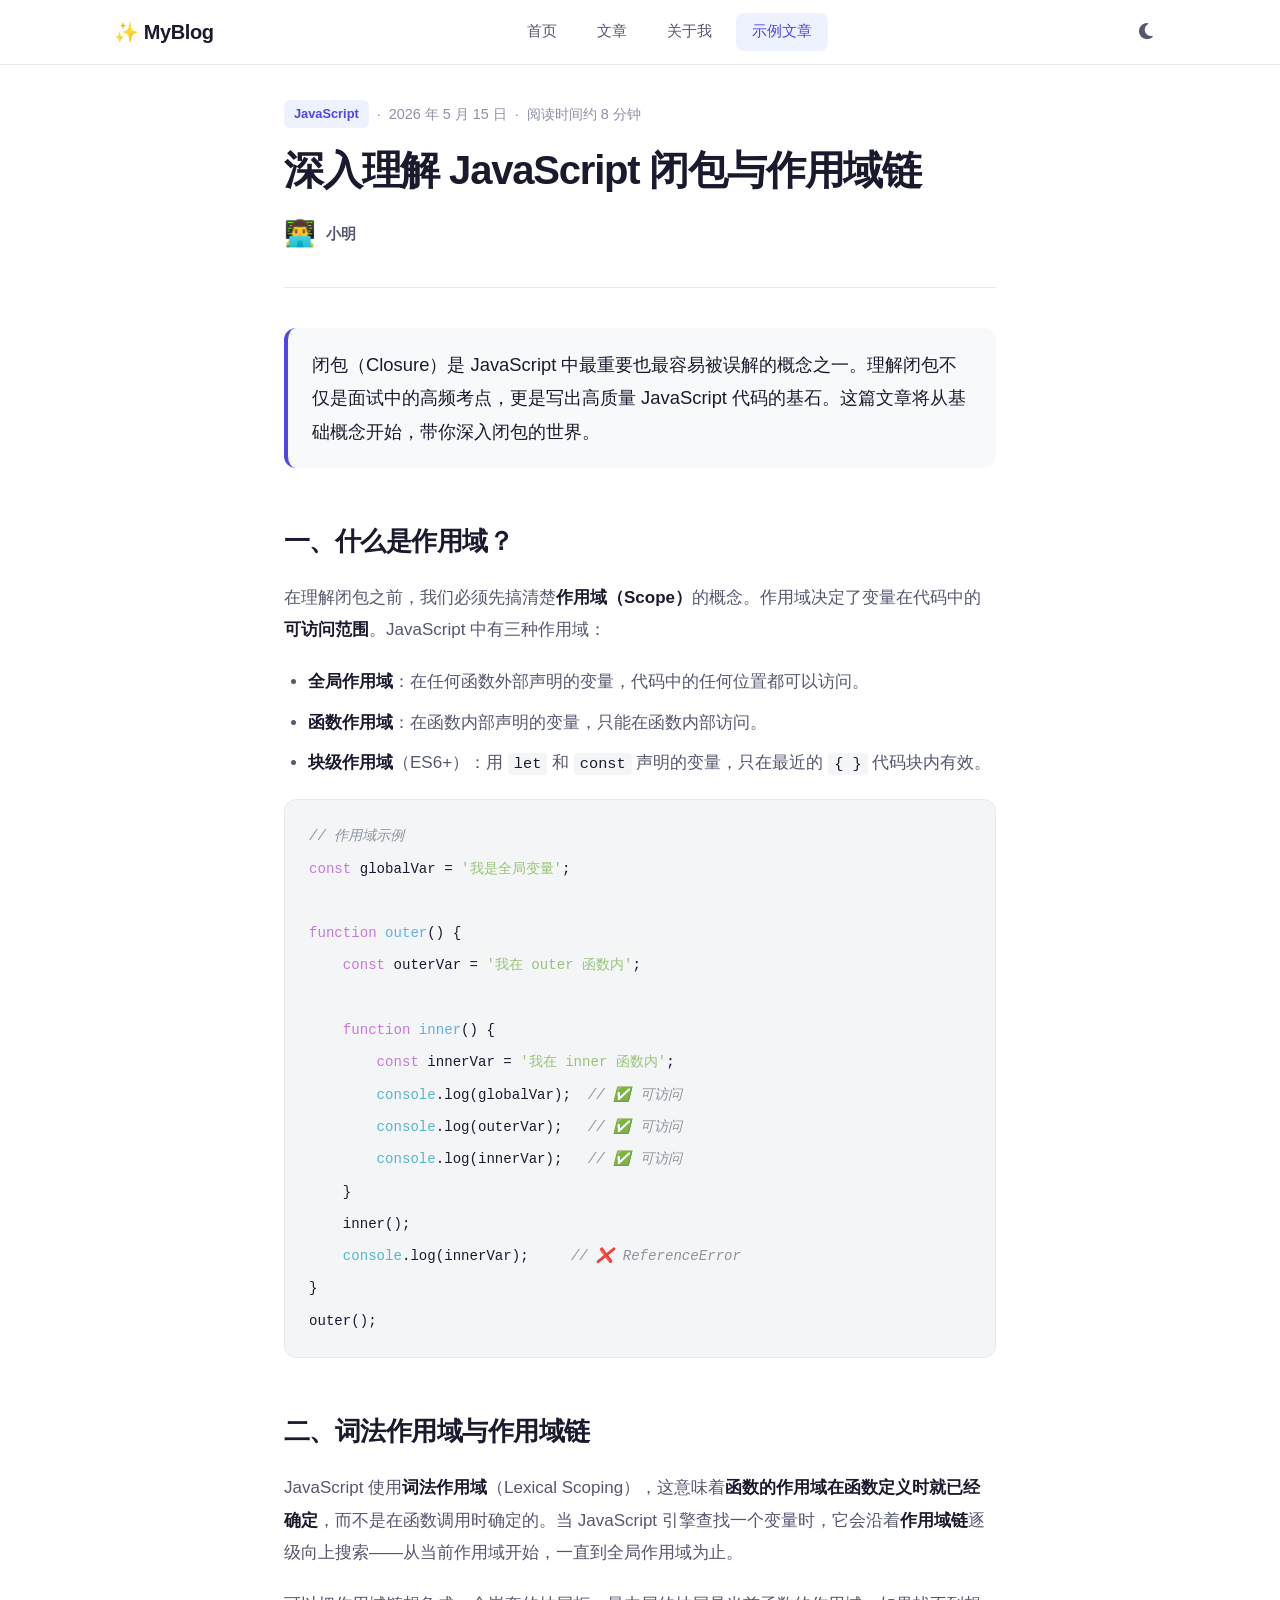
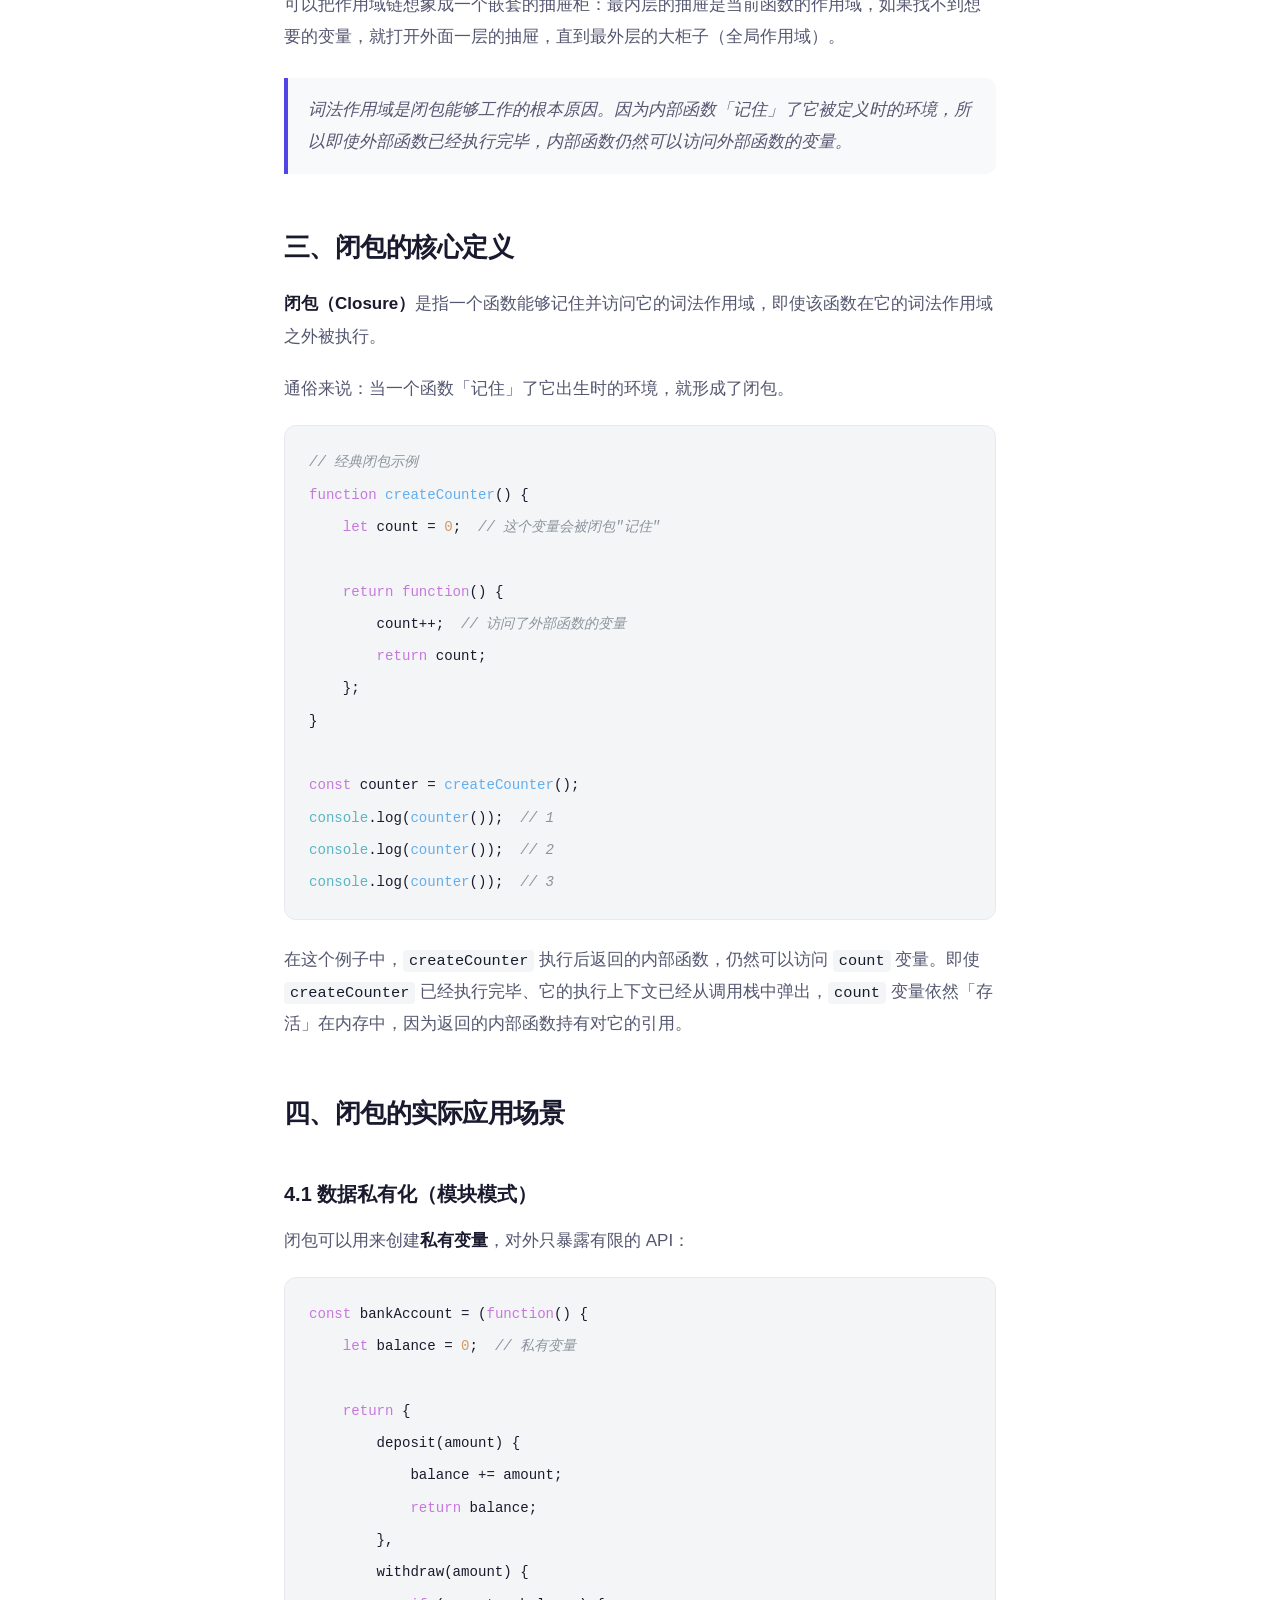
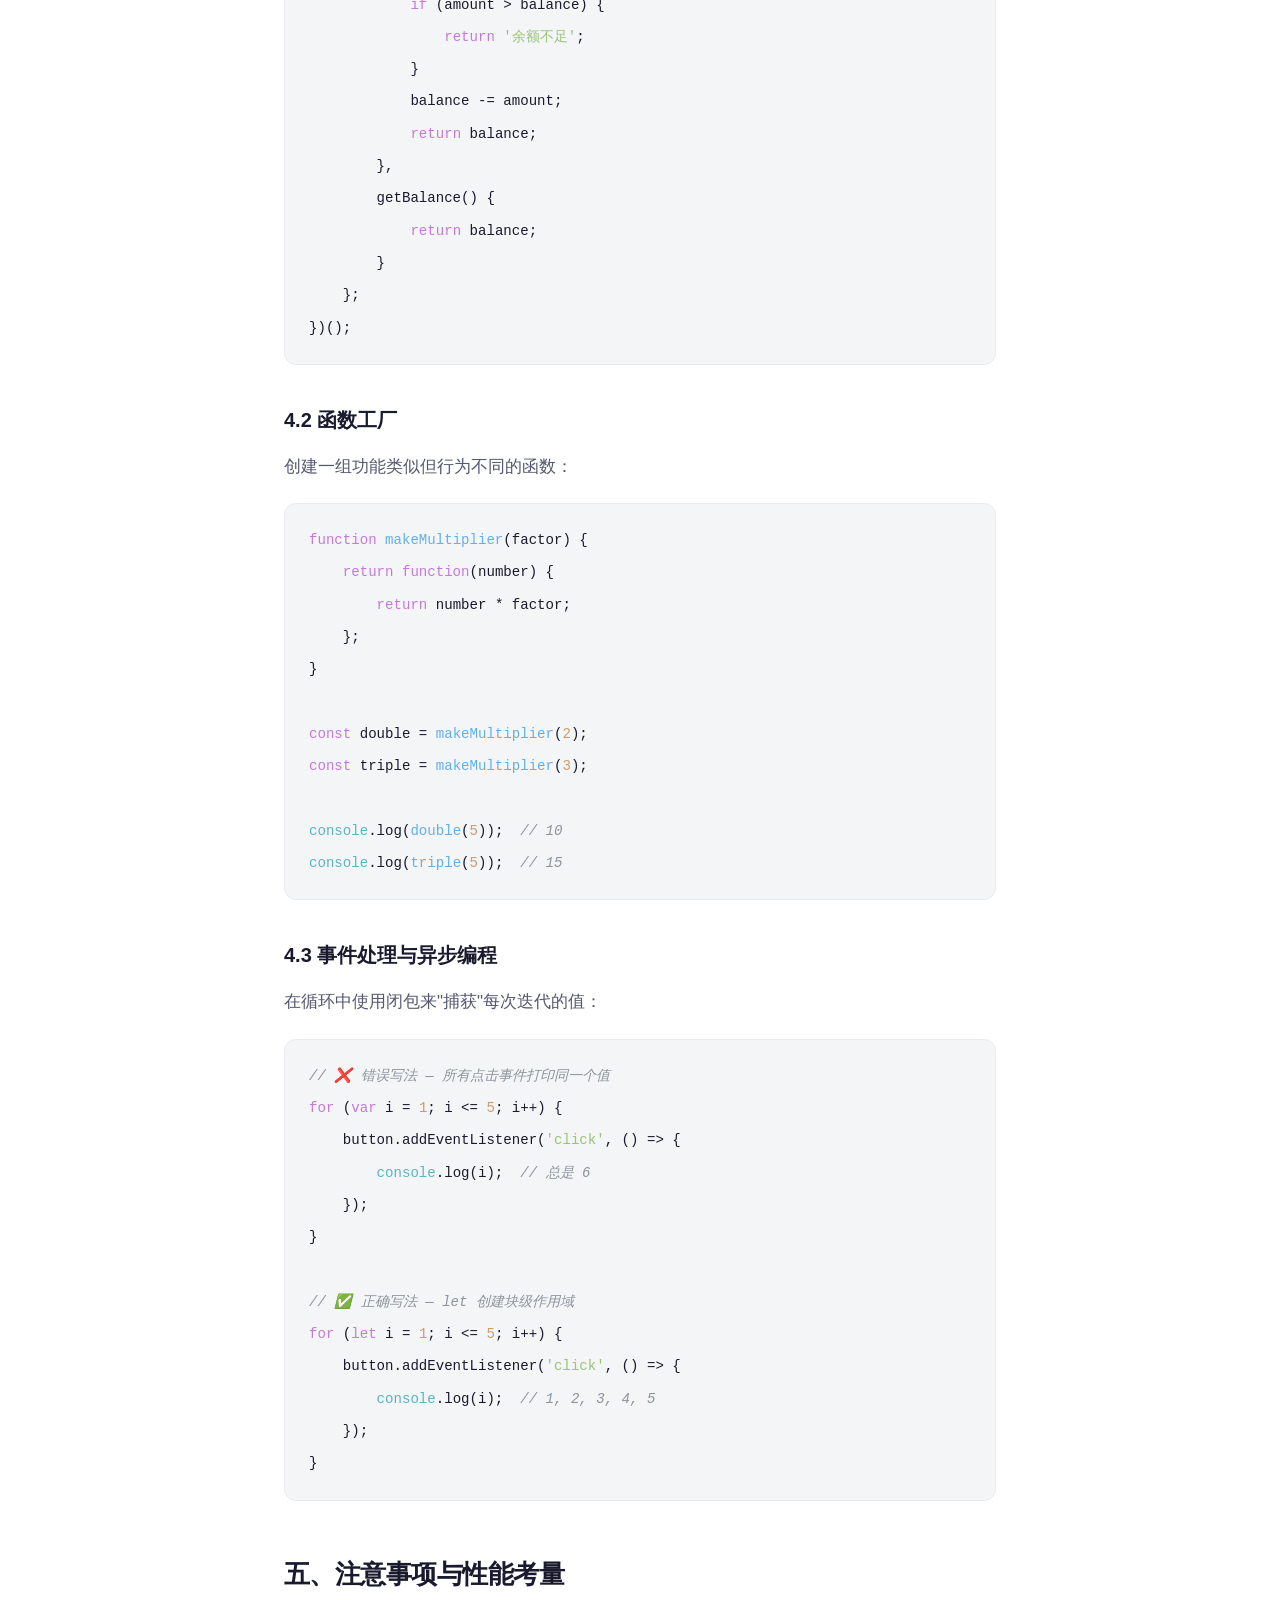
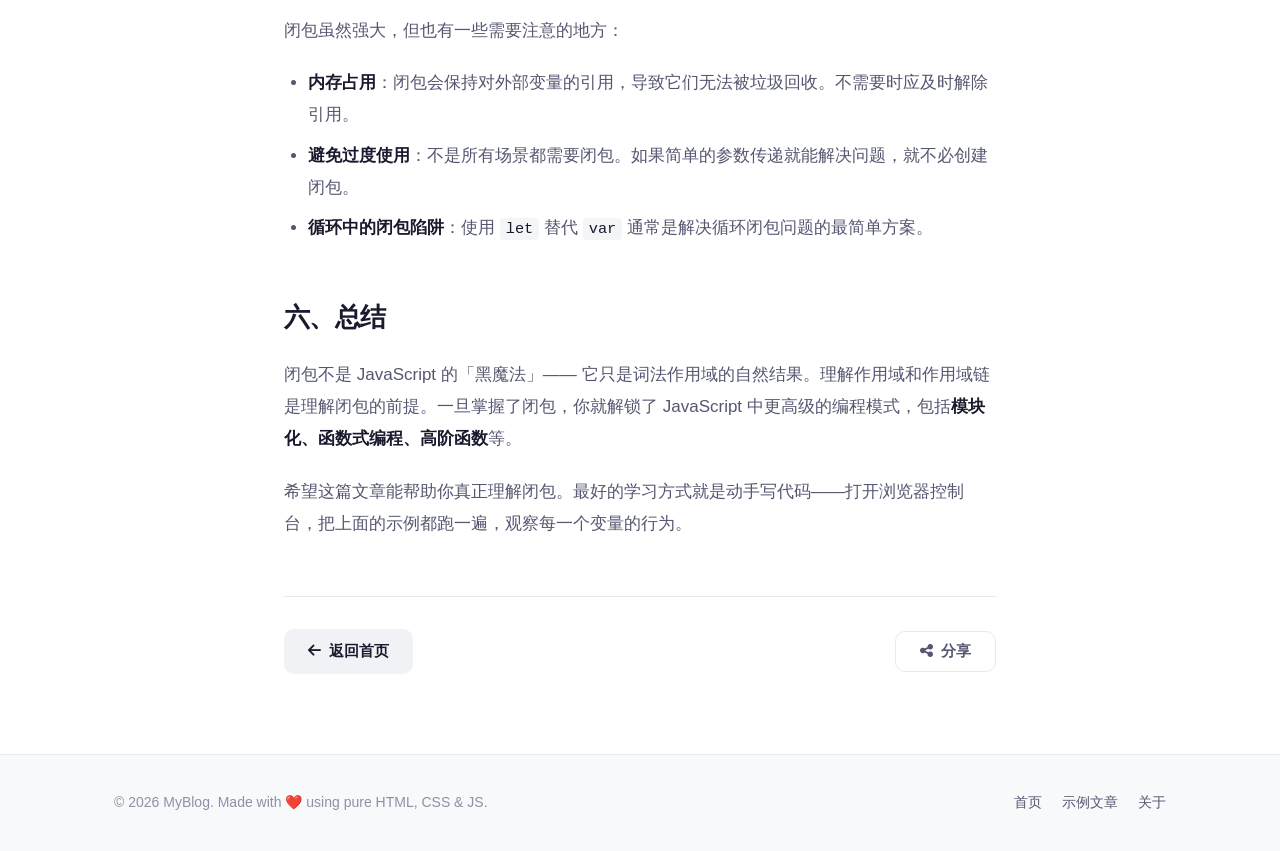
==== post.html @ 5bec2eab "🎉 初始化个人博客 — HTML/CSS/JS 纯静态站点" ====
<!DOCTYPE html>
<html lang="zh-CN">
<head>
    <meta charset="UTF-8">
    <meta name="viewport" content="width=device-width, initial-scale=1.0">
    <title>深入理解 JavaScript 闭包与作用域链 — MyBlog</title>
    <link rel="stylesheet" href="css/style.css">
    <link rel="stylesheet" href="https://cdnjs.cloudflare.com/ajax/libs/font-awesome/6.5.1/css/all.min.css">
</head>
<body>
    <!-- ==================== 导航栏 ==================== -->
    <header class="navbar" id="navbar">
        <div class="container nav-container">
            <a href="index.html" class="nav-logo">✨ MyBlog</a>
            <nav class="nav-links" id="navLinks">
                <a href="index.html" class="nav-link">首页</a>
                <a href="index.html#articles" class="nav-link">文章</a>
                <a href="index.html#about" class="nav-link">关于我</a>
                <a href="post.html" class="nav-link active">示例文章</a>
            </nav>
            <div class="nav-actions">
                <button class="theme-toggle" id="themeToggle" aria-label="切换夜间模式" title="切换夜间模式">
                    <i class="fa-solid fa-moon" id="themeIcon"></i>
                </button>
                <button class="menu-toggle" id="menuToggle" aria-label="打开菜单">
                    <i class="fa-solid fa-bars"></i>
                </button>
            </div>
        </div>
    </header>

    <!-- ==================== 文章内容 ==================== -->
    <main class="post-container">
        <article class="post-article">
            <!-- 文章头部 -->
            <header class="post-header">
                <div class="post-meta">
                    <span class="post-category">JavaScript</span>
                    <span class="post-divider">·</span>
                    <time datetime="2026-05-15">2026 年 5 月 15 日</time>
                    <span class="post-divider">·</span>
                    <span>阅读时间约 8 分钟</span>
                </div>
                <h1 class="post-title">深入理解 JavaScript 闭包与作用域链</h1>
                <div class="post-author">
                    <span class="author-avatar">👨‍💻</span>
                    <span class="author-name">小明</span>
                </div>
            </header>

            <!-- 文章正文 -->
            <div class="post-body">
                <!-- 引言 -->
                <p class="post-lead">
                    闭包（Closure）是 JavaScript 中最重要也最容易被误解的概念之一。理解闭包不仅是面试中的高频考点，更是写出高质量 JavaScript 代码的基石。这篇文章将从基础概念开始，带你深入闭包的世界。
                </p>

                <h2>一、什么是作用域？</h2>
                <p>
                    在理解闭包之前，我们必须先搞清楚<strong>作用域（Scope）</strong>的概念。作用域决定了变量在代码中的<strong>可访问范围</strong>。JavaScript 中有三种作用域：
                </p>
                <ul>
                    <li><strong>全局作用域</strong>：在任何函数外部声明的变量，代码中的任何位置都可以访问。</li>
                    <li><strong>函数作用域</strong>：在函数内部声明的变量，只能在函数内部访问。</li>
                    <li><strong>块级作用域</strong>（ES6+）：用 <code>let</code> 和 <code>const</code> 声明的变量，只在最近的 <code>{ }</code> 代码块内有效。</li>
                </ul>

                <pre><code><span class="code-comment">// 作用域示例</span>
<span class="code-keyword">const</span> globalVar = <span class="code-string">'我是全局变量'</span>;

<span class="code-keyword">function</span> <span class="code-function">outer</span>() {
    <span class="code-keyword">const</span> outerVar = <span class="code-string">'我在 outer 函数内'</span>;

    <span class="code-keyword">function</span> <span class="code-function">inner</span>() {
        <span class="code-keyword">const</span> innerVar = <span class="code-string">'我在 inner 函数内'</span>;
        <span class="code-builtin">console</span>.log(globalVar);  <span class="code-comment">// ✅ 可访问</span>
        <span class="code-builtin">console</span>.log(outerVar);   <span class="code-comment">// ✅ 可访问</span>
        <span class="code-builtin">console</span>.log(innerVar);   <span class="code-comment">// ✅ 可访问</span>
    }
    inner();
    <span class="code-builtin">console</span>.log(innerVar);     <span class="code-comment">// ❌ ReferenceError</span>
}
outer();</code></pre>

                <h2>二、词法作用域与作用域链</h2>
                <p>
                    JavaScript 使用<strong>词法作用域</strong>（Lexical Scoping），这意味着<strong>函数的作用域在函数定义时就已经确定</strong>，而不是在函数调用时确定的。当 JavaScript 引擎查找一个变量时，它会沿着<strong>作用域链</strong>逐级向上搜索——从当前作用域开始，一直到全局作用域为止。
                </p>
                <p>
                    可以把作用域链想象成一个嵌套的抽屉柜：最内层的抽屉是当前函数的作用域，如果找不到想要的变量，就打开外面一层的抽屉，直到最外层的大柜子（全局作用域）。
                </p>

                <blockquote>
                    词法作用域是闭包能够工作的根本原因。因为内部函数「记住」了它被定义时的环境，所以即使外部函数已经执行完毕，内部函数仍然可以访问外部函数的变量。
                </blockquote>

                <h2>三、闭包的核心定义</h2>
                <p>
                    <strong>闭包（Closure）</strong>是指一个函数能够记住并访问它的词法作用域，即使该函数在它的词法作用域之外被执行。
                </p>
                <p>通俗来说：当一个函数「记住」了它出生时的环境，就形成了闭包。</p>

                <pre><code><span class="code-comment">// 经典闭包示例</span>
<span class="code-keyword">function</span> <span class="code-function">createCounter</span>() {
    <span class="code-keyword">let</span> count = <span class="code-number">0</span>;  <span class="code-comment">// 这个变量会被闭包"记住"</span>

    <span class="code-keyword">return function</span>() {
        count++;  <span class="code-comment">// 访问了外部函数的变量</span>
        <span class="code-keyword">return</span> count;
    };
}

<span class="code-keyword">const</span> counter = <span class="code-function">createCounter</span>();
<span class="code-builtin">console</span>.log(<span class="code-function">counter</span>());  <span class="code-comment">// 1</span>
<span class="code-builtin">console</span>.log(<span class="code-function">counter</span>());  <span class="code-comment">// 2</span>
<span class="code-builtin">console</span>.log(<span class="code-function">counter</span>());  <span class="code-comment">// 3</span></code></pre>

                <p>
                    在这个例子中，<code>createCounter</code> 执行后返回的内部函数，仍然可以访问 <code>count</code> 变量。即使 <code>createCounter</code> 已经执行完毕、它的执行上下文已经从调用栈中弹出，<code>count</code> 变量依然「存活」在内存中，因为返回的内部函数持有对它的引用。
                </p>

                <h2>四、闭包的实际应用场景</h2>

                <h3>4.1 数据私有化（模块模式）</h3>
                <p>闭包可以用来创建<strong>私有变量</strong>，对外只暴露有限的 API：</p>

                <pre><code><span class="code-keyword">const</span> bankAccount = (<span class="code-keyword">function</span>() {
    <span class="code-keyword">let</span> balance = <span class="code-number">0</span>;  <span class="code-comment">// 私有变量</span>

    <span class="code-keyword">return</span> {
        deposit(amount) {
            balance += amount;
            <span class="code-keyword">return</span> balance;
        },
        withdraw(amount) {
            <span class="code-keyword">if</span> (amount > balance) {
                <span class="code-keyword">return</span> <span class="code-string">'余额不足'</span>;
            }
            balance -= amount;
            <span class="code-keyword">return</span> balance;
        },
        getBalance() {
            <span class="code-keyword">return</span> balance;
        }
    };
})();</code></pre>

                <h3>4.2 函数工厂</h3>
                <p>创建一组功能类似但行为不同的函数：</p>

                <pre><code><span class="code-keyword">function</span> <span class="code-function">makeMultiplier</span>(factor) {
    <span class="code-keyword">return function</span>(number) {
        <span class="code-keyword">return</span> number * factor;
    };
}

<span class="code-keyword">const</span> double = <span class="code-function">makeMultiplier</span>(<span class="code-number">2</span>);
<span class="code-keyword">const</span> triple = <span class="code-function">makeMultiplier</span>(<span class="code-number">3</span>);

<span class="code-builtin">console</span>.log(<span class="code-function">double</span>(<span class="code-number">5</span>));  <span class="code-comment">// 10</span>
<span class="code-builtin">console</span>.log(<span class="code-function">triple</span>(<span class="code-number">5</span>));  <span class="code-comment">// 15</span></code></pre>

                <h3>4.3 事件处理与异步编程</h3>
                <p>在循环中使用闭包来"捕获"每次迭代的值：</p>

                <pre><code><span class="code-comment">// ❌ 错误写法 — 所有点击事件打印同一个值</span>
<span class="code-keyword">for</span> (<span class="code-keyword">var</span> i = <span class="code-number">1</span>; i <= <span class="code-number">5</span>; i++) {
    button.addEventListener(<span class="code-string">'click'</span>, () => {
        <span class="code-builtin">console</span>.log(i);  <span class="code-comment">// 总是 6</span>
    });
}

<span class="code-comment">// ✅ 正确写法 — let 创建块级作用域</span>
<span class="code-keyword">for</span> (<span class="code-keyword">let</span> i = <span class="code-number">1</span>; i <= <span class="code-number">5</span>; i++) {
    button.addEventListener(<span class="code-string">'click'</span>, () => {
        <span class="code-builtin">console</span>.log(i);  <span class="code-comment">// 1, 2, 3, 4, 5</span>
    });
}</code></pre>

                <h2>五、注意事项与性能考量</h2>
                <p>闭包虽然强大，但也有一些需要注意的地方：</p>
                <ul>
                    <li><strong>内存占用</strong>：闭包会保持对外部变量的引用，导致它们无法被垃圾回收。不需要时应及时解除引用。</li>
                    <li><strong>避免过度使用</strong>：不是所有场景都需要闭包。如果简单的参数传递就能解决问题，就不必创建闭包。</li>
                    <li><strong>循环中的闭包陷阱</strong>：使用 <code>let</code> 替代 <code>var</code> 通常是解决循环闭包问题的最简单方案。</li>
                </ul>

                <h2>六、总结</h2>
                <p>
                    闭包不是 JavaScript 的「黑魔法」—— 它只是词法作用域的自然结果。理解作用域和作用域链是理解闭包的前提。一旦掌握了闭包，你就解锁了 JavaScript 中更高级的编程模式，包括<strong>模块化、函数式编程、高阶函数</strong>等。
                </p>
                <p>
                    希望这篇文章能帮助你真正理解闭包。最好的学习方式就是动手写代码——打开浏览器控制台，把上面的示例都跑一遍，观察每一个变量的行为。
                </p>
            </div>

            <!-- 文章底部 -->
            <div class="post-footer-actions">
                <a href="index.html" class="btn-back">
                    <i class="fa-solid fa-arrow-left"></i> 返回首页
                </a>
                <button class="btn-share" id="btnShare" title="分享文章">
                    <i class="fa-solid fa-share-nodes"></i> 分享
                </button>
            </div>

            <!-- 分享提示 -->
            <div class="share-toast" id="shareToast">🔗 链接已复制到剪贴板！</div>
        </article>
    </main>

    <!-- ==================== 页脚 ==================== -->
    <footer class="footer">
        <div class="container footer-content">
            <p>&copy; 2026 MyBlog. Made with ❤️ using pure HTML, CSS &amp; JS.</p>
            <div class="footer-links">
                <a href="index.html">首页</a>
                <a href="post.html">示例文章</a>
                <a href="index.html#about">关于</a>
            </div>
        </div>
    </footer>

    <script src="js/main.js"></script>
</body>
</html>
---- css/style.css ----
/* ============================================================
   MyBlog — 现代极简博客 样式表
   设计理念：黑白灰基调 + 柔和渐变点缀 + 优雅留白
   ============================================================ */

/* -------------------- CSS 变量（主题系统） -------------------- */
:root {
    /* 浅色主题（默认） */
    --bg-primary: #ffffff;
    --bg-secondary: #f8f9fa;
    --bg-tertiary: #f0f2f5;
    --bg-card: #ffffff;
    --text-primary: #1a1a2e;
    --text-secondary: #555770;
    --text-tertiary: #8e90a6;
    --border-color: #e8eaef;
    --border-card: #eef0f4;
    --shadow-sm: 0 1px 3px rgba(0, 0, 0, 0.06);
    --shadow-md: 0 4px 16px rgba(0, 0, 0, 0.08);
    --shadow-lg: 0 8px 32px rgba(0, 0, 0, 0.10);
    --accent: #4f46e5;
    --accent-hover: #4338ca;
    --accent-light: #eef2ff;
    --hero-bg: linear-gradient(180deg, #fafbfc 0%, #ffffff 100%);
    --navbar-bg: rgba(255, 255, 255, 0.85);
    --code-bg: #f4f5f7;
    --code-text: #1a1a2e;
    --blockquote-bg: #f8f9fb;
    --blockquote-border: #4f46e5;
    --toast-bg: #1a1a2e;
    --toast-text: #ffffff;
}

/* 夜间主题 */
[data-theme="dark"] {
    --bg-primary: #0f0f14;
    --bg-secondary: #16161e;
    --bg-tertiary: #1c1c28;
    --bg-card: #1a1a24;
    --text-primary: #e8e8ed;
    --text-secondary: #a0a0b8;
    --text-tertiary: #6b6b82;
    --border-color: #2a2a38;
    --border-card: #252538;
    --shadow-sm: 0 1px 3px rgba(0, 0, 0, 0.4);
    --shadow-md: 0 4px 16px rgba(0, 0, 0, 0.5);
    --shadow-lg: 0 8px 32px rgba(0, 0, 0, 0.6);
    --accent: #818cf8;
    --accent-hover: #6366f1;
    --accent-light: #1e1b4b;
    --hero-bg: linear-gradient(180deg, #0f0f14 0%, #16161e 100%);
    --navbar-bg: rgba(15, 15, 20, 0.88);
    --code-bg: #1e1e2e;
    --code-text: #e8e8ed;
    --blockquote-bg: #1a1a26;
    --blockquote-border: #818cf8;
    --toast-bg: #e8e8ed;
    --toast-text: #0f0f14;
}

/* -------------------- 全局重置 & 基础样式 -------------------- */
*,
*::before,
*::after {
    margin: 0;
    padding: 0;
    box-sizing: border-box;
}

html {
    scroll-behavior: smooth;
    scroll-padding-top: 80px; /* 固定导航栏高度补偿 */
    font-size: 16px;
}

body {
    font-family: -apple-system, BlinkMacSystemFont, "Segoe UI", "PingFang SC",
                 "Hiragino Sans GB", "Microsoft YaHei", "Helvetica Neue",
                 Helvetica, Arial, sans-serif;
    background-color: var(--bg-primary);
    color: var(--text-primary);
    line-height: 1.7;
    transition: background-color 0.35s ease, color 0.35s ease;
    -webkit-font-smoothing: antialiased;
    -moz-osx-font-smoothing: grayscale;
}

.container {
    max-width: 1100px;
    margin: 0 auto;
    padding: 0 24px;
}

a {
    color: var(--accent);
    text-decoration: none;
    transition: color 0.2s ease;
}

a:hover {
    color: var(--accent-hover);
}

img {
    max-width: 100%;
    height: auto;
    display: block;
}

/* -------------------- 导航栏 -------------------- */
.navbar {
    position: fixed;
    top: 0;
    left: 0;
    right: 0;
    z-index: 1000;
    background: var(--navbar-bg);
    backdrop-filter: blur(12px);
    -webkit-backdrop-filter: blur(12px);
    border-bottom: 1px solid var(--border-color);
    transition: background-color 0.35s ease, border-color 0.35s ease;
}

.nav-container {
    display: flex;
    align-items: center;
    justify-content: space-between;
    height: 64px;
}

.nav-logo {
    font-size: 1.25rem;
    font-weight: 700;
    color: var(--text-primary);
    letter-spacing: -0.02em;
    white-space: nowrap;
}

.nav-logo:hover {
    color: var(--accent);
}

.nav-links {
    display: flex;
    align-items: center;
    gap: 8px;
}

.nav-link {
    color: var(--text-secondary);
    padding: 6px 16px;
    border-radius: 8px;
    font-size: 0.925rem;
    font-weight: 500;
    transition: all 0.2s ease;
}

.nav-link:hover,
.nav-link.active {
    color: var(--accent);
    background: var(--accent-light);
}

/* 导航栏右侧 */
.nav-actions {
    display: flex;
    align-items: center;
    gap: 8px;
}

/* 主题切换按钮 */
.theme-toggle {
    display: flex;
    align-items: center;
    justify-content: center;
    width: 40px;
    height: 40px;
    border: none;
    border-radius: 10px;
    background: transparent;
    color: var(--text-secondary);
    font-size: 1.15rem;
    cursor: pointer;
    transition: all 0.25s ease;
}

.theme-toggle:hover {
    background: var(--bg-tertiary);
    color: var(--accent);
    transform: rotate(15deg);
}

/* 移动端菜单按钮 */
.menu-toggle {
    display: none;
    align-items: center;
    justify-content: center;
    width: 40px;
    height: 40px;
    border: none;
    border-radius: 10px;
    background: transparent;
    color: var(--text-secondary);
    font-size: 1.3rem;
    cursor: pointer;
    transition: all 0.2s ease;
}

.menu-toggle:hover {
    background: var(--bg-tertiary);
}

/* -------------------- 主视觉区 (Hero) -------------------- */
.hero {
    position: relative;
    display: flex;
    flex-direction: column;
    align-items: center;
    justify-content: center;
    min-height: 85vh;
    padding: 120px 24px 80px;
    background: var(--hero-bg);
    text-align: center;
    transition: background 0.35s ease;
}

.hero-content {
    display: flex;
    flex-direction: column;
    align-items: center;
    gap: 24px;
    max-width: 640px;
}

.hero-avatar {
    font-size: 4.5rem;
    width: 120px;
    height: 120px;
    display: flex;
    align-items: center;
    justify-content: center;
    background: var(--bg-tertiary);
    border-radius: 50%;
    margin-bottom: 8px;
    border: 3px solid var(--border-color);
    transition: background 0.35s ease, border-color 0.35s ease;
}

.hero-title {
    font-size: 2.8rem;
    font-weight: 800;
    letter-spacing: -0.03em;
    line-height: 1.25;
    color: var(--text-primary);
}

.hero-title .highlight {
    background: linear-gradient(135deg, #4f46e5 0%, #818cf8 50%, #6366f1 100%);
    background-clip: text;
    -webkit-background-clip: text;
    -webkit-text-fill-color: transparent;
    background-size: 200% auto;
    animation: gradient-shift 3s ease-in-out infinite;
}

@keyframes gradient-shift {
    0%, 100% { background-position: 0% center; }
    50% { background-position: 200% center; }
}

.hero-subtitle {
    font-size: 1.15rem;
    color: var(--text-secondary);
    line-height: 1.8;
    max-width: 560px;
}

.hero-socials {
    display: flex;
    align-items: center;
    gap: 16px;
    margin-top: 12px;
}

.social-link {
    display: flex;
    align-items: center;
    justify-content: center;
    width: 46px;
    height: 46px;
    border-radius: 12px;
    background: var(--bg-tertiary);
    color: var(--text-secondary);
    font-size: 1.25rem;
    transition: all 0.25s ease;
    border: 1px solid transparent;
}

.social-link:hover {
    background: var(--accent);
    color: #fff;
    border-color: var(--accent);
    transform: translateY(-3px);
    box-shadow: 0 6px 20px rgba(79, 70, 229, 0.35);
}

/* 向下滚动提示 */
.scroll-hint {
    position: absolute;
    bottom: 36px;
    display: flex;
    flex-direction: column;
    align-items: center;
    gap: 6px;
    color: var(--text-tertiary);
    font-size: 0.8rem;
    letter-spacing: 0.05em;
    animation: bounce 2s ease-in-out infinite;
}

@keyframes bounce {
    0%, 100% { transform: translateY(0); opacity: 0.6; }
    50% { transform: translateY(8px); opacity: 1; }
}

/* -------------------- 文章列表区 -------------------- */
.articles-section {
    padding: 100px 0;
    background: var(--bg-secondary);
    transition: background-color 0.35s ease;
}

.section-title {
    font-size: 2rem;
    font-weight: 700;
    letter-spacing: -0.02em;
    color: var(--text-primary);
    margin-bottom: 8px;
}

.section-desc {
    color: var(--text-tertiary);
    font-size: 1rem;
    margin-bottom: 48px;
}

.articles-grid {
    display: grid;
    grid-template-columns: repeat(auto-fill, minmax(300px, 1fr));
    gap: 28px;
}

/* 卡片 */
.card {
    background: var(--bg-card);
    border-radius: 16px;
    border: 1px solid var(--border-card);
    overflow: hidden;
    transition: all 0.35s ease;
    display: flex;
    flex-direction: column;
}

.card:hover {
    transform: translateY(-6px);
    box-shadow: var(--shadow-lg);
    border-color: transparent;
}

.card-image {
    height: 180px;
    display: flex;
    align-items: center;
    justify-content: center;
    position: relative;
    overflow: hidden;
}

.card-image-text {
    color: #fff;
    font-size: 1.35rem;
    font-weight: 700;
    text-shadow: 0 2px 8px rgba(0,0,0,0.2);
    letter-spacing: 0.02em;
}

.card-body {
    padding: 24px;
    display: flex;
    flex-direction: column;
    gap: 12px;
    flex: 1;
}

.card-date {
    font-size: 0.825rem;
    color: var(--text-tertiary);
}

.card-title {
    font-size: 1.2rem;
    font-weight: 700;
    line-height: 1.45;
    letter-spacing: -0.01em;
}

.card-title a {
    color: var(--text-primary);
    transition: color 0.2s ease;
}

.card-title a:hover {
    color: var(--accent);
}

.card-excerpt {
    font-size: 0.925rem;
    color: var(--text-secondary);
    line-height: 1.65;
    flex: 1;
}

.btn-read-more {
    display: inline-flex;
    align-items: center;
    gap: 6px;
    font-size: 0.9rem;
    font-weight: 600;
    color: var(--accent);
    padding: 6px 0;
    transition: gap 0.25s ease;
}

.btn-read-more:hover {
    gap: 10px;
}

/* -------------------- 关于我区域 -------------------- */
.about-section {
    padding: 100px 0;
    background: var(--bg-primary);
    transition: background-color 0.35s ease;
}

.about-content {
    display: grid;
    grid-template-columns: 1fr 280px;
    gap: 56px;
    align-items: start;
    margin-top: 32px;
}

.about-text p {
    color: var(--text-secondary);
    font-size: 1.025rem;
    line-height: 1.85;
    margin-bottom: 18px;
}

.about-stats {
    display: flex;
    flex-wrap: wrap;
    gap: 20px;
}

.stat-item {
    flex: 1;
    min-width: 100px;
    display: flex;
    flex-direction: column;
    align-items: center;
    padding: 24px 16px;
    background: var(--bg-secondary);
    border-radius: 14px;
    border: 1px solid var(--border-color);
    transition: all 0.35s ease;
}

.stat-number {
    font-size: 2rem;
    font-weight: 800;
    color: var(--accent);
    letter-spacing: -0.02em;
}

.stat-label {
    font-size: 0.85rem;
    color: var(--text-tertiary);
    margin-top: 4px;
}

/* -------------------- 页脚 -------------------- */
.footer {
    padding: 36px 0;
    border-top: 1px solid var(--border-color);
    background: var(--bg-secondary);
    transition: background-color 0.35s ease, border-color 0.35s ease;
}

.footer-content {
    display: flex;
    align-items: center;
    justify-content: space-between;
    flex-wrap: wrap;
    gap: 16px;
    color: var(--text-tertiary);
    font-size: 0.875rem;
}

.footer-links {
    display: flex;
    gap: 20px;
}

.footer-links a {
    color: var(--text-secondary);
    font-size: 0.875rem;
}

.footer-links a:hover {
    color: var(--accent);
}

/* ======================== 文章详情页样式 ======================== */

.post-container {
    padding-top: 100px;
    padding-bottom: 80px;
    min-height: 80vh;
}

.post-article {
    max-width: 760px;
    margin: 0 auto;
    padding: 0 24px;
}

/* 文章头部 */
.post-header {
    margin-bottom: 40px;
    padding-bottom: 32px;
    border-bottom: 1px solid var(--border-color);
}

.post-meta {
    display: flex;
    align-items: center;
    gap: 8px;
    flex-wrap: wrap;
    font-size: 0.9rem;
    color: var(--text-tertiary);
    margin-bottom: 16px;
}

.post-category {
    display: inline-block;
    padding: 3px 10px;
    background: var(--accent-light);
    color: var(--accent);
    border-radius: 6px;
    font-size: 0.8rem;
    font-weight: 600;
}

.post-divider {
    user-select: none;
}

.post-title {
    font-size: 2.5rem;
    font-weight: 800;
    letter-spacing: -0.03em;
    line-height: 1.3;
    color: var(--text-primary);
    margin-bottom: 16px;
}

.post-author {
    display: flex;
    align-items: center;
    gap: 10px;
    font-size: 0.95rem;
    color: var(--text-secondary);
}

.author-avatar {
    font-size: 1.6rem;
}

.author-name {
    font-weight: 600;
}

/* 文章正文 */
.post-body {
    font-size: 1.0625rem;
    line-height: 1.9;
    color: var(--text-secondary);
}

.post-body .post-lead {
    font-size: 1.15rem;
    color: var(--text-primary);
    font-weight: 500;
    line-height: 1.8;
    margin-bottom: 36px;
    padding: 20px 24px;
    background: var(--bg-secondary);
    border-radius: 12px;
    border-left: 4px solid var(--accent);
}

.post-body h2 {
    font-size: 1.65rem;
    font-weight: 700;
    color: var(--text-primary);
    margin: 48px 0 16px;
    letter-spacing: -0.02em;
}

.post-body h3 {
    font-size: 1.25rem;
    font-weight: 700;
    color: var(--text-primary);
    margin: 36px 0 12px;
}

.post-body p {
    margin-bottom: 20px;
}

.post-body ul,
.post-body ol {
    margin-bottom: 20px;
    padding-left: 24px;
}

.post-body li {
    margin-bottom: 8px;
}

.post-body strong {
    color: var(--text-primary);
    font-weight: 650;
}

.post-body code {
    font-family: "SF Mono", "Fira Code", "Fira Mono", "Roboto Mono",
                 "Cascadia Code", Consolas, monospace;
    font-size: 0.9em;
    background: var(--code-bg);
    color: var(--code-text);
    padding: 2px 6px;
    border-radius: 4px;
    transition: background-color 0.35s ease, color 0.35s ease;
}

.post-body pre {
    background: var(--code-bg);
    border-radius: 12px;
    padding: 20px 24px;
    overflow-x: auto;
    margin-bottom: 24px;
    border: 1px solid var(--border-color);
    transition: background-color 0.35s ease, border-color 0.35s ease;
}

.post-body pre code {
    background: none;
    padding: 0;
    font-size: 0.88rem;
    line-height: 1.7;
    color: var(--code-text);
}

/* 代码高亮色（模拟） */
.code-comment { color: #8b949e; font-style: italic; }
.code-keyword { color: #c678dd; }
.code-string  { color: #98c379; }
.code-number  { color: #d19a66; }
.code-function { color: #61afef; }
.code-builtin { color: #56b6c2; }

[data-theme="dark"] .code-comment { color: #6b7280; }
[data-theme="dark"] .code-keyword { color: #c084fc; }
[data-theme="dark"] .code-string  { color: #86efac; }
[data-theme="dark"] .code-number  { color: #fbbf77; }
[data-theme="dark"] .code-function { color: #67c2ff; }
[data-theme="dark"] .code-builtin { color: #5ed1e5; }

.post-body blockquote {
    background: var(--blockquote-bg);
    border-left: 4px solid var(--blockquote-border);
    padding: 16px 20px;
    margin: 24px 0;
    border-radius: 0 10px 10px 0;
    color: var(--text-secondary);
    font-style: italic;
    transition: background-color 0.35s ease, border-color 0.35s ease;
}

/* 文章底部按钮 */
.post-footer-actions {
    display: flex;
    align-items: center;
    justify-content: space-between;
    margin-top: 56px;
    padding-top: 32px;
    border-top: 1px solid var(--border-color);
    flex-wrap: wrap;
    gap: 12px;
}

.btn-back {
    display: inline-flex;
    align-items: center;
    gap: 8px;
    padding: 10px 24px;
    background: var(--bg-tertiary);
    color: var(--text-primary);
    border-radius: 10px;
    font-weight: 600;
    font-size: 0.925rem;
    transition: all 0.25s ease;
}

.btn-back:hover {
    background: var(--accent);
    color: #fff;
}

.btn-share {
    display: inline-flex;
    align-items: center;
    gap: 8px;
    padding: 10px 24px;
    background: transparent;
    color: var(--text-secondary);
    border: 1px solid var(--border-color);
    border-radius: 10px;
    font-weight: 600;
    font-size: 0.925rem;
    cursor: pointer;
    transition: all 0.25s ease;
    font-family: inherit;
}

.btn-share:hover {
    background: var(--bg-tertiary);
    color: var(--accent);
    border-color: var(--accent);
}

/* 分享提示 Toast */
.share-toast {
    position: fixed;
    bottom: 32px;
    left: 50%;
    transform: translateX(-50%) translateY(80px);
    background: var(--toast-bg);
    color: var(--toast-text);
    padding: 12px 28px;
    border-radius: 10px;
    font-size: 0.925rem;
    font-weight: 500;
    box-shadow: var(--shadow-lg);
    opacity: 0;
    pointer-events: none;
    transition: all 0.35s cubic-bezier(0.16, 1, 0.3, 1);
    z-index: 2000;
}

.share-toast.show {
    opacity: 1;
    transform: translateX(-50%) translateY(0);
}

/* ======================== 响应式布局 ======================== */

/* 平板及以下 */
@media (max-width: 768px) {
    html { font-size: 15px; }

    /* 导航栏 */
    .nav-links {
        position: fixed;
        top: 64px;
        left: 0;
        right: 0;
        flex-direction: column;
        background: var(--navbar-bg);
        backdrop-filter: blur(12px);
        -webkit-backdrop-filter: blur(12px);
        border-bottom: 1px solid var(--border-color);
        padding: 12px 0;
        gap: 4px;
        transform: translateY(-100%);
        opacity: 0;
        pointer-events: none;
        transition: all 0.3s ease;
    }

    .nav-links.open {
        transform: translateY(0);
        opacity: 1;
        pointer-events: auto;
    }

    .nav-link {
        display: block;
        padding: 12px 24px;
        border-radius: 0;
        font-size: 1rem;
    }

    .menu-toggle {
        display: flex;
    }

    /* Hero */
    .hero { min-height: 70vh; padding-top: 100px; }
    .hero-title { font-size: 2rem; }
    .hero-avatar { width: 96px; height: 96px; font-size: 3.2rem; }

    /* 文章列表 */
    .articles-section { padding: 64px 0; }
    .articles-grid { grid-template-columns: 1fr; gap: 20px; }
    .section-title { font-size: 1.65rem; }

    /* 关于 */
    .about-section { padding: 64px 0; }
    .about-content { grid-template-columns: 1fr; gap: 32px; }
    .about-stats { flex-direction: row; }

    /* 文章详情 */
    .post-title { font-size: 1.75rem; }
    .post-body h2 { font-size: 1.35rem; }
    .post-body { font-size: 1rem; }

    /* 页脚 */
    .footer-content { flex-direction: column; text-align: center; }
}

/* 手机 */
@media (max-width: 480px) {
    html { font-size: 14px; }

    .hero { min-height: 60vh; padding: 90px 20px 48px; }
    .hero-title { font-size: 1.65rem; }
    .hero-subtitle { font-size: 0.95rem; }
    .hero-avatar { width: 80px; height: 80px; font-size: 2.8rem; }

    .container { padding: 0 16px; }
    .articles-grid { gap: 16px; }
    .card-image { height: 140px; }

    .about-stats { gap: 12px; }
    .stat-item { padding: 16px 12px; }
    .stat-number { font-size: 1.5rem; }

    .post-title { font-size: 1.5rem; }
    .post-container { padding-top: 84px; }
    .post-body pre { padding: 14px 16px; }
    .post-footer-actions { flex-direction: column; }
    .btn-back, .btn-share { width: 100%; justify-content: center; }
}
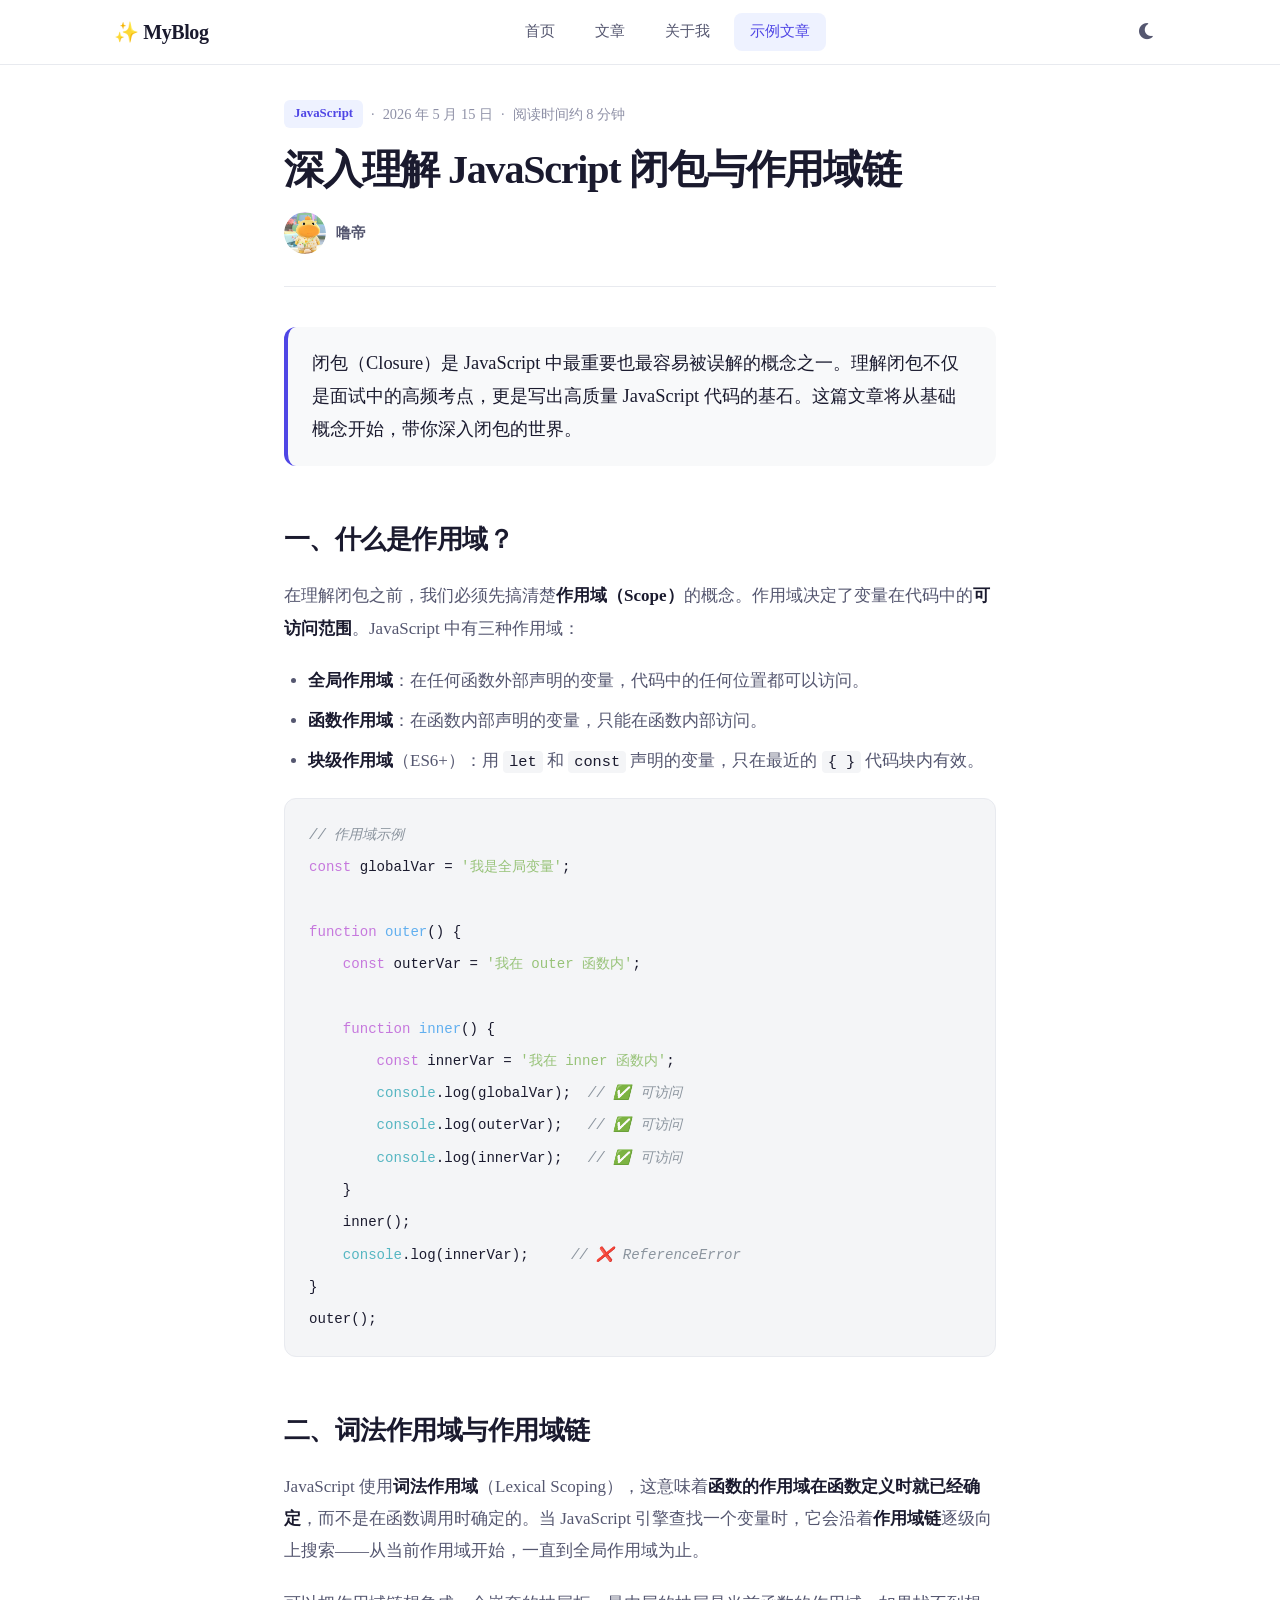
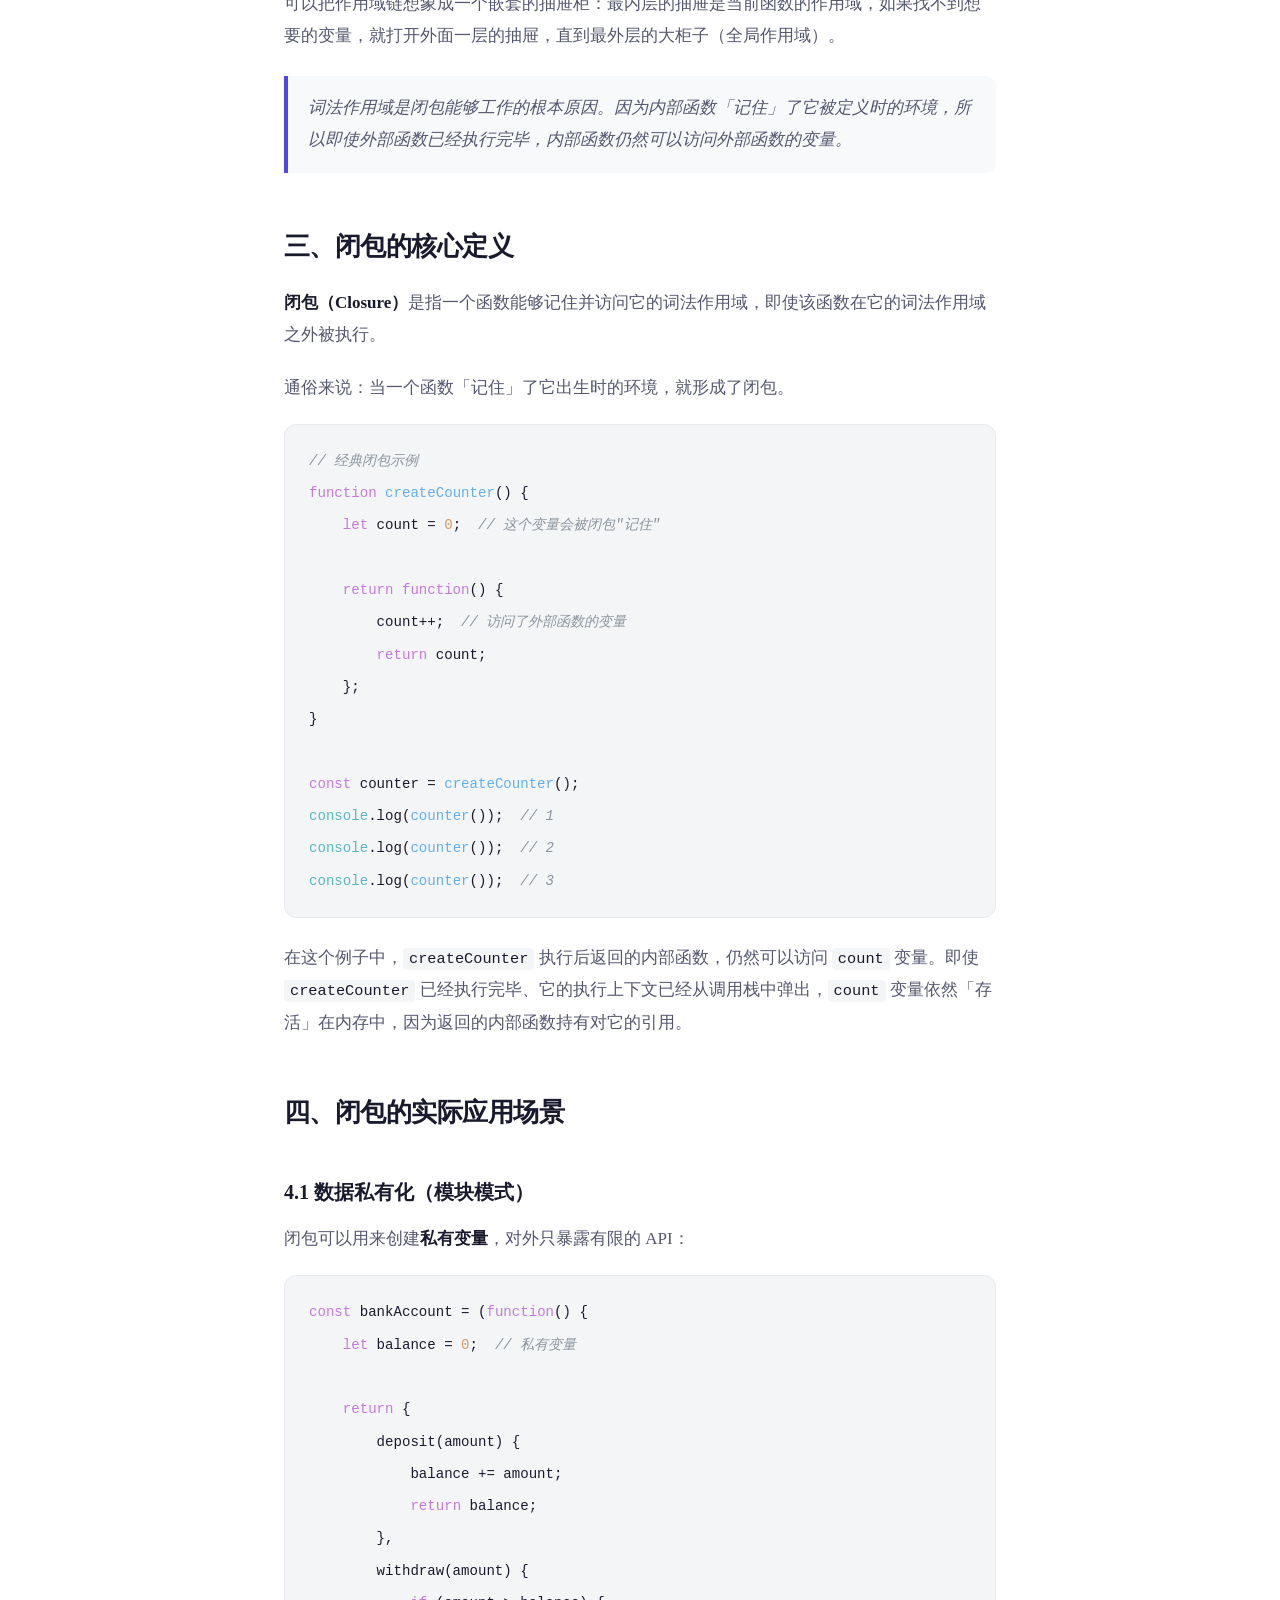
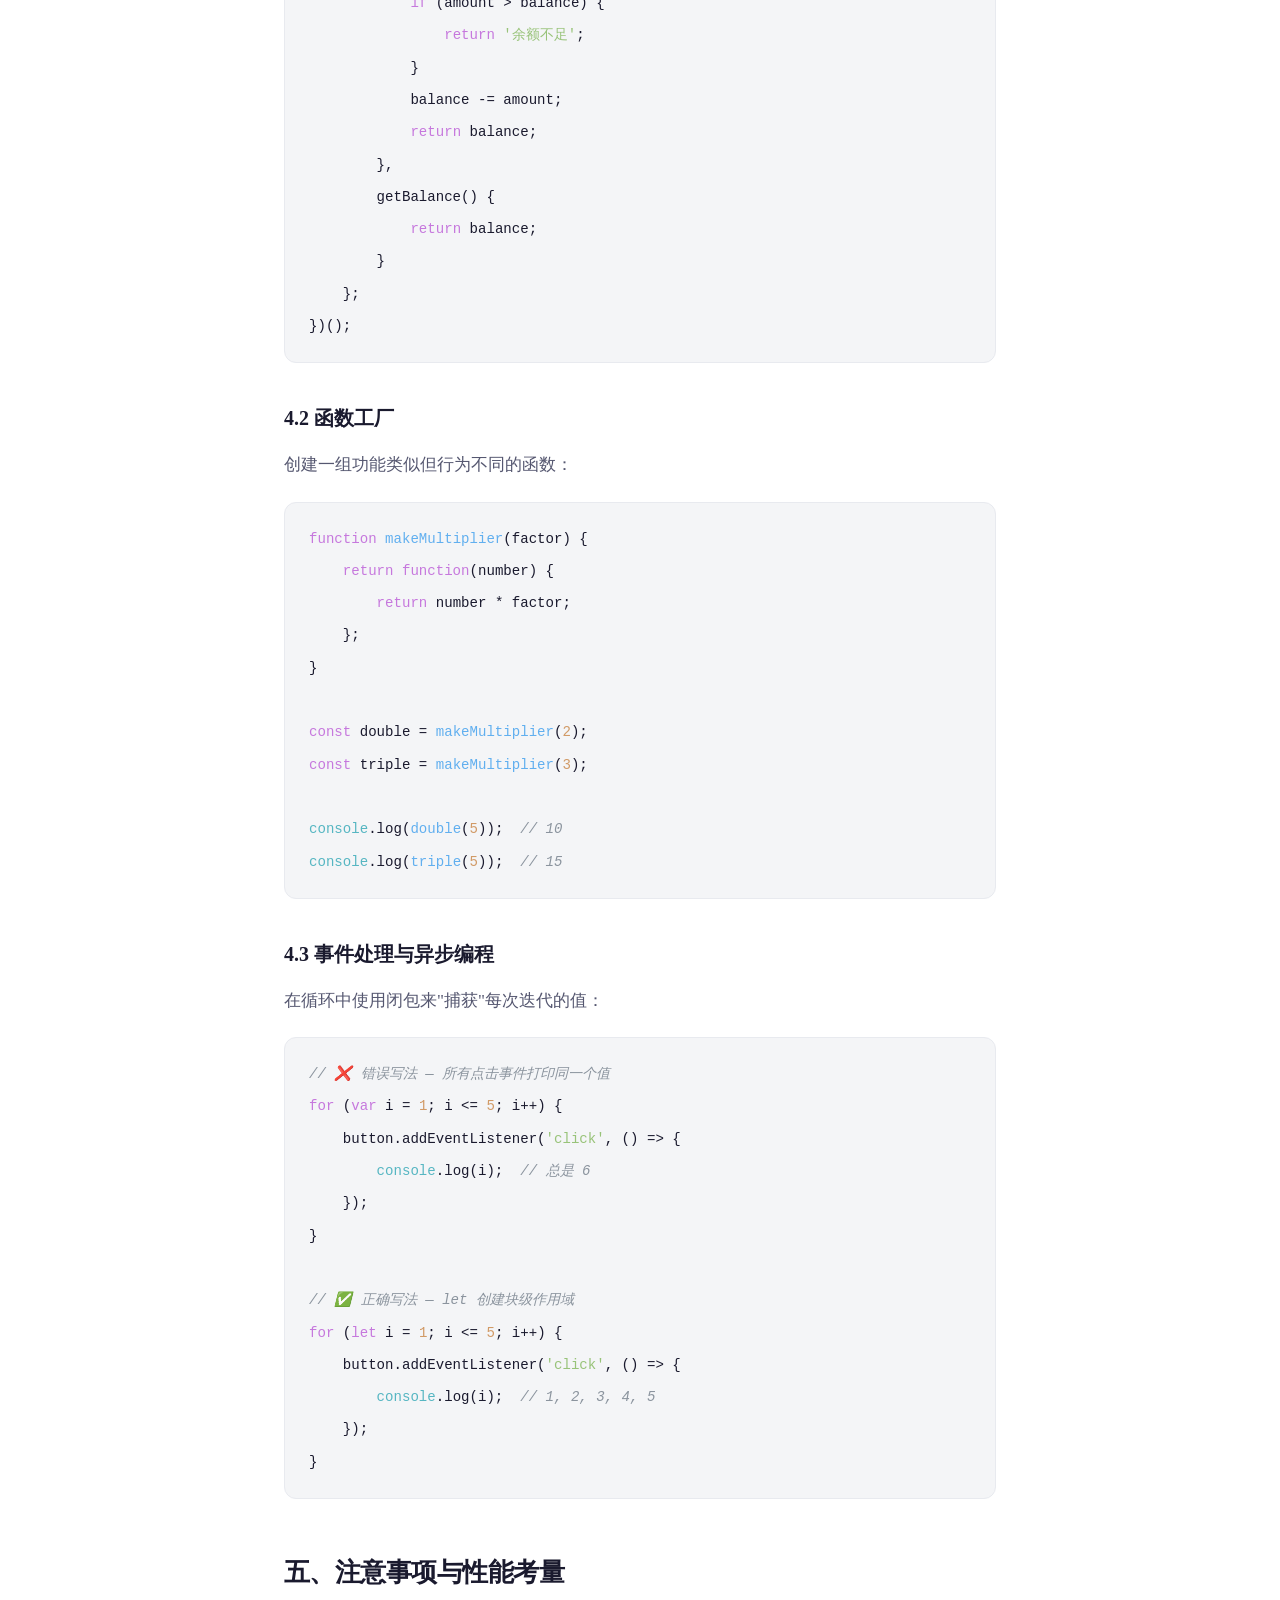
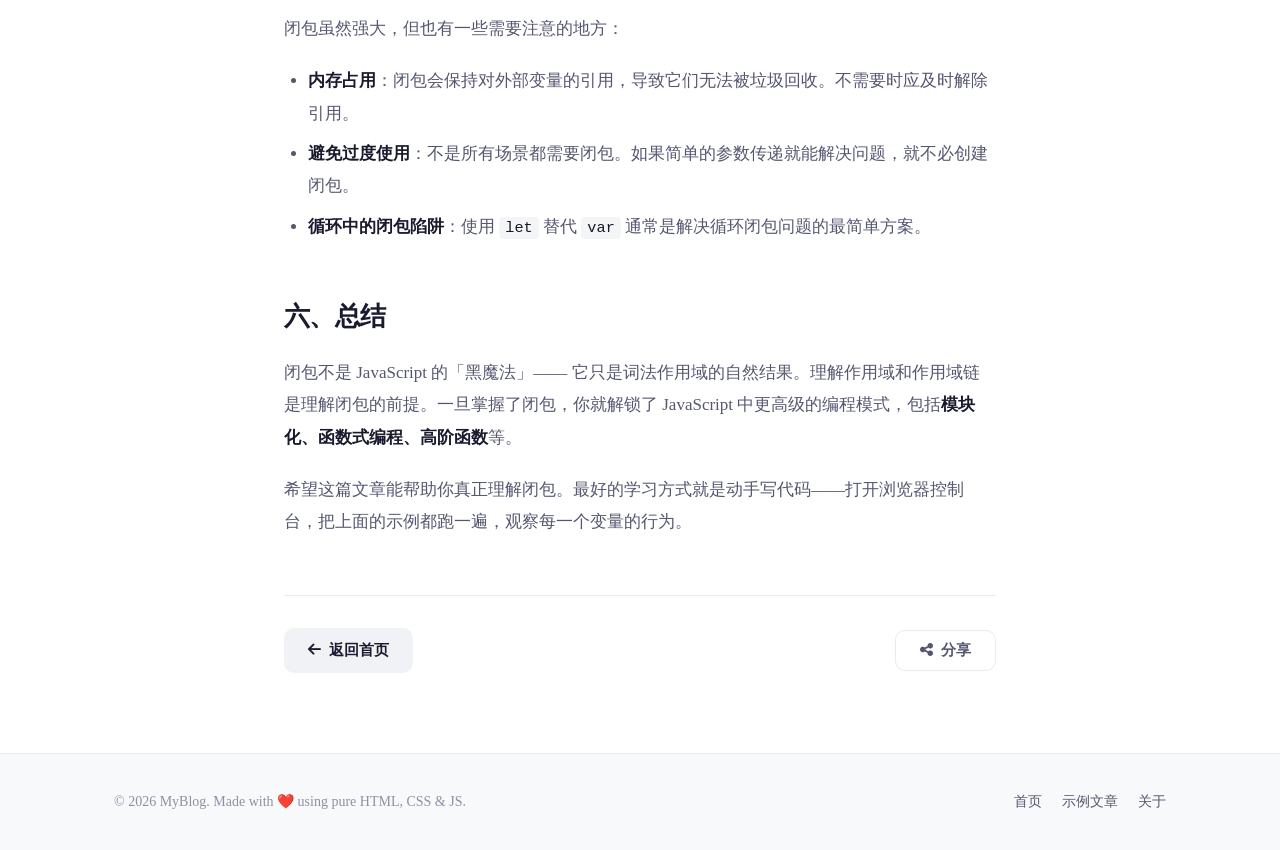
==== commit 29510c03: "更新个人信息：头像、背景图、名字、简介、楷体字体" ====
--- a/post.html
+++ b/post.html
@@ -43,8 +43,10 @@
                 </div>
                 <h1 class="post-title">深入理解 JavaScript 闭包与作用域链</h1>
                 <div class="post-author">
-                    <span class="author-avatar">👨‍💻</span>
-                    <span class="author-name">小明</span>
+                    <span class="author-avatar">
+                        <img src="images/微信图片_20260606142346_231_2.jpg" alt="噜帝" class="author-avatar-img">
+                    </span>
+                    <span class="author-name">噜帝</span>
                 </div>
             </header>
 
--- a/css/style.css
+++ b/css/style.css
@@ -74,9 +74,8 @@
 }
 
 body {
-    font-family: -apple-system, BlinkMacSystemFont, "Segoe UI", "PingFang SC",
-                 "Hiragino Sans GB", "Microsoft YaHei", "Helvetica Neue",
-                 Helvetica, Arial, sans-serif;
+    font-family: "KaiTi", "楷体", "STKaiti", "AR PL UKai CN", "Noto Serif SC",
+                 "PingFang SC", "Microsoft YaHei", serif;
     background-color: var(--bg-primary);
     color: var(--text-primary);
     line-height: 1.7;
@@ -219,11 +218,26 @@
     justify-content: center;
     min-height: 85vh;
     padding: 120px 24px 80px;
-    background: var(--hero-bg);
+    background:
+        linear-gradient(180deg, rgba(255,255,255,0.75) 0%, rgba(255,255,255,0.85) 100%),
+        url('../images/微信图片_20260606142449_232_2.jpg');
+    background-size: cover;
+    background-position: center;
+    background-repeat: no-repeat;
     text-align: center;
     transition: background 0.35s ease;
 }
 
+/* 夜间模式下背景图叠加暗色遮罩 */
+[data-theme="dark"] .hero {
+    background:
+        linear-gradient(180deg, rgba(15,15,20,0.82) 0%, rgba(15,15,20,0.92) 100%),
+        url('../images/微信图片_20260606142449_232_2.jpg');
+    background-size: cover;
+    background-position: center;
+    background-repeat: no-repeat;
+}
+
 .hero-content {
     display: flex;
     flex-direction: column;
@@ -233,9 +247,8 @@
 }
 
 .hero-avatar {
-    font-size: 4.5rem;
-    width: 120px;
-    height: 120px;
+    width: 130px;
+    height: 130px;
     display: flex;
     align-items: center;
     justify-content: center;
@@ -243,7 +256,15 @@
     border-radius: 50%;
     margin-bottom: 8px;
     border: 3px solid var(--border-color);
+    overflow: hidden;
     transition: background 0.35s ease, border-color 0.35s ease;
+}
+
+.hero-avatar img {
+    width: 100%;
+    height: 100%;
+    object-fit: cover;
+    border-radius: 50%;
 }
 
 .hero-title {
@@ -584,7 +605,20 @@
 }
 
 .author-avatar {
-    font-size: 1.6rem;
+    width: 42px;
+    height: 42px;
+    display: flex;
+    align-items: center;
+    justify-content: center;
+    border-radius: 50%;
+    overflow: hidden;
+}
+
+.author-avatar-img {
+    width: 100%;
+    height: 100%;
+    object-fit: cover;
+    border-radius: 50%;
 }
 
 .author-name {
@@ -820,7 +854,7 @@
     /* Hero */
     .hero { min-height: 70vh; padding-top: 100px; }
     .hero-title { font-size: 2rem; }
-    .hero-avatar { width: 96px; height: 96px; font-size: 3.2rem; }
+    .hero-avatar { width: 100px; height: 100px; }
 
     /* 文章列表 */
     .articles-section { padding: 64px 0; }
@@ -848,7 +882,7 @@
     .hero { min-height: 60vh; padding: 90px 20px 48px; }
     .hero-title { font-size: 1.65rem; }
     .hero-subtitle { font-size: 0.95rem; }
-    .hero-avatar { width: 80px; height: 80px; font-size: 2.8rem; }
+    .hero-avatar { width: 84px; height: 84px; }
 
     .container { padding: 0 16px; }
     .articles-grid { gap: 16px; }
